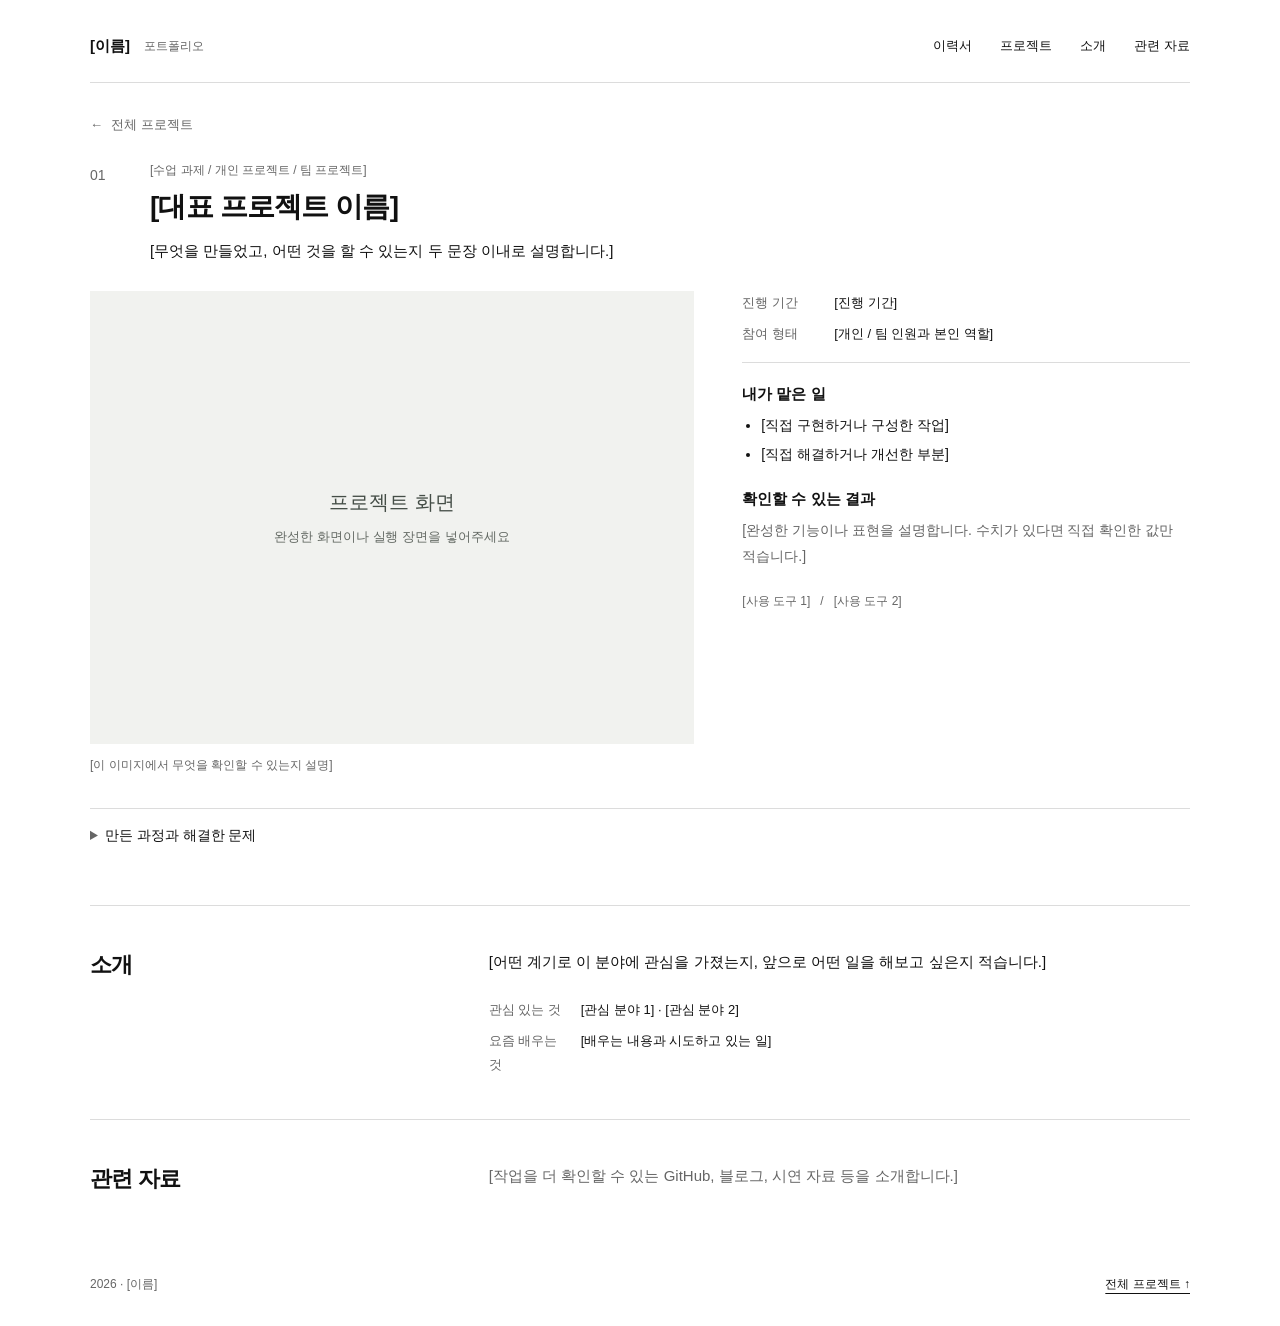
==== projects/project-1.html @ ea19aba5 "feat: profile content 및 projects 경로 수정" ====
<!doctype html>
<html lang="ko">
<head>
  <meta charset="utf-8">
  <meta name="viewport" content="width=device-width, initial-scale=1">
  <title>[대표 프로젝트 이름] | [이름] 포트폴리오</title>
  <meta name="description" content="[이름]의 프로젝트 상세 페이지입니다.">
  <link rel="stylesheet" href="../style.css">
  <script src="../image-viewer.js" defer></script>
</head>
<body>
  <a class="skip-link" href="#main">본문으로 바로 가기</a>
  <header class="site-header container">
    <a class="site-name" href="../index.html">[이름]<span class="site-label">포트폴리오</span></a>
    <nav aria-label="주 메뉴">
      <a href="../index.html#resume">이력서</a>
      <a href="../index.html#projects">프로젝트</a>
      <a href="#about">소개</a>
      <a href="#links">관련 자료</a>
    </nav>
  </header>

  <main id="main" class="container project-page">
    <a class="back-link" href="../index.html#projects"><span aria-hidden="true">←</span> 전체 프로젝트</a>
      <!-- 수정 3: article 하나가 작품 하나. 추가할 때 article 전체를 복사 -->
      <article id="project-1" class="project" aria-labelledby="project-1-title">
        <header class="project-header">
          <p class="project-number" aria-hidden="true">01</p>
          <div>
            <p class="eyebrow">[수업 과제 / 개인 프로젝트 / 팀 프로젝트]</p>
            <h3 id="project-1-title">[대표 프로젝트 이름]</h3>
            <p class="project-summary">[무엇을 만들었고, 어떤 것을 할 수 있는지 두 문장 이내로 설명합니다.]</p>
          </div>
        </header>

        <div class="project-overview">
          <figure class="project-image">
            <!-- 본인 이미지를 assets에 넣고 src, alt, width, height를 실제 이미지에 맞게 변경 -->
            <button class="image-trigger" type="button" data-image-viewer aria-label="프로젝트 이미지 크게 보기" aria-haspopup="dialog">
              <img src="../assets/project-placeholder.svg"
                   alt="본인 프로젝트의 화면이나 결과 이미지를 넣을 자리"
                   width="960" height="720">
            </button>
            <figcaption>[이 이미지에서 무엇을 확인할 수 있는지 설명]</figcaption>
          </figure>
          <div class="project-description">
            <dl class="project-facts">
              <div><dt>진행 기간</dt><dd>[진행 기간]</dd></div>
              <div><dt>참여 형태</dt><dd>[개인 / 팀 인원과 본인 역할]</dd></div>
            </dl>
            <h4>내가 맡은 일</h4>
            <ul class="contributions">
              <li>[직접 구현하거나 구성한 작업]</li>
              <li>[직접 해결하거나 개선한 부분]</li>
            </ul>
            <h4>확인할 수 있는 결과</h4>
            <p>[완성한 기능이나 표현을 설명합니다. 수치가 있다면 직접 확인한 값만 적습니다.]</p>
            <ul class="tool-list" aria-label="이 작품에 사용한 도구">
              <li>[사용 도구 1]</li><li>[사용 도구 2]</li>
            </ul>
            <!-- 수정 4: 실제 자료로 연결. 없는 링크는 추가하지 않아도 됨 -->
            <div class="project-links">
              <!-- 실제 프로젝트 주소가 있을 때 아래 주석을 풀고 주소 수정
              <a class="text-link" href="https://github.com/본인계정/저장소">소스 코드 ↗</a>
              <a class="text-link" href="https://본인시연주소">직접 실행해보기 ↗</a>
              -->
            </div>
          </div>
        </div>

        <!-- 수정 5: summary를 누르면 열리는 제작 기록. JavaScript 없이 동작 -->
        <details class="case-study">
          <summary>만든 과정과 해결한 문제</summary>
          <div class="case-content">
            <div class="case-text">
              <section aria-labelledby="project-1-goal">
                <h4 id="project-1-goal">무엇을 만들려고 했나</h4>
                <p>[작업 목표와 조건, 처음에 정한 범위를 적습니다.]</p>
              </section>
              <section aria-labelledby="project-1-problem">
                <h4 id="project-1-problem">어디에서 막혔고, 어떻게 풀었나</h4>
                <p>[겪은 문제 → 시도한 방법 → 선택한 해결 방법 순으로 적습니다. 왜 그 방법을 골랐는지도 설명합니다.]</p>
              </section>
              <section aria-labelledby="project-1-result">
                <h4 id="project-1-result">어떻게 확인했고, 무엇이 남았나</h4>
                <p>[수정 후 확인 방법과 결과를 적습니다. 아직 해결하지 못한 점이나 다음에 개선할 점도 적을 수 있습니다.]</p>
              </section>
            </div>
            <!-- 선택: 비교가 도움이 되는 작품에 사용. 불필요하면 process-pair 전체 삭제.
                 image-slot을 <img src="../assets/before.png" alt="실제 수정 전 상태 설명"> 등으로 교체 -->
            <div class="process-pair">
              <figure>
                <div class="image-slot">수정 전 화면</div>
                <figcaption>[어떤 문제가 보였는지]</figcaption>
              </figure>
              <figure>
                <div class="image-slot">수정 후 화면</div>
                <figcaption>[어디를 어떻게 바꿨는지]</figcaption>
              </figure>
            </div>
          </div>
        </details>
      </article>

    <section id="about" class="about section-row" aria-labelledby="about-title">
      <h2 id="about-title">소개</h2>
      <div class="about-copy">
        <p>[어떤 계기로 이 분야에 관심을 가졌는지, 앞으로 어떤 일을 해보고 싶은지 적습니다.]</p>
        <dl class="about-facts">
          <div><dt>관심 있는 것</dt><dd>[관심 분야 1] · [관심 분야 2]</dd></div>
          <div><dt>요즘 배우는 것</dt><dd>[배우는 내용과 시도하고 있는 일]</dd></div>
        </dl>
      </div>
    </section>

    <section id="links" class="related section-row" aria-labelledby="links-title">
      <h2 id="links-title">관련 자료</h2>
      <div>
        <p>[작업을 더 확인할 수 있는 GitHub, 블로그, 시연 자료 등을 소개합니다.]</p>
        <ul class="link-list">
          <!-- 실제 주소가 있을 때 주석을 풀고 수정합니다. 필요 없는 항목은 삭제합니다.
          <li><a class="text-link" href="https://github.com/본인계정">GitHub ↗</a></li>
          <li><a class="text-link" href="https://본인블로그주소">블로그 ↗</a></li>
          -->
        </ul>
      </div>
    </section>
  </main>
  <footer class="site-footer container">
    <p>2026 · [이름]</p>
    <a class="text-link" href="../index.html#projects">전체 프로젝트 ↑</a>
  </footer>

  <!-- 이미지 확대 화면은 하나만 둡니다. 프로젝트를 추가해도 이 부분은 복사하지 않습니다. -->
  <dialog class="image-viewer" aria-labelledby="viewer-title">
    <header class="viewer-toolbar">
      <h2 id="viewer-title">프로젝트 이미지</h2>
      <button class="viewer-close" type="button" autofocus>닫기 <span aria-hidden="true">×</span></button>
    </header>
    <div class="viewer-stage">
      <img class="viewer-image" src="../assets/project-placeholder.svg" alt="">
    </div>
    <p class="viewer-caption" hidden></p>
  </dialog>
</body>
</html>
---- style.css ----
/* 1. 테마: 이 값들을 바꾸면 페이지 전체에 적용됩니다. */
:root {
  --page: #ffffff;
  --ink: #111111;
  --muted: #666666;
  --faint: #767676;
  --accent: #111111;
  --line: #dcdcdc;
  --image-background: #f2f2f2;
  --content-width: 1100px;
}

/* 2. 기본 설정. 외부 글꼴과 라이브러리 없이 실행됩니다. */
* { box-sizing: border-box; }
html { scroll-padding-top: 28px; }
body {
  margin: 0;
  background: var(--page);
  color: var(--ink);
  font-family: "Malgun Gothic", "Apple SD Gothic Neo", sans-serif;
  font-size: 15px;
  line-height: 1.85;
  word-break: keep-all;
  overflow-wrap: anywhere;
}
a { color: inherit; text-underline-offset: 5px; text-decoration-thickness: 1px; }
a:hover { color: var(--accent); }
a:focus-visible, button:focus-visible, summary:focus-visible {
  outline: 2px solid var(--accent);
  outline-offset: 5px;
}
img { display: block; max-width: 100%; height: auto; }
h1, h2, h3, h4, p, ul, dl, figure { margin: 0; }
h1, h2, h3, h4 { line-height: 1.5; }
.container { width: min(var(--content-width), calc(100% - 80px)); margin-inline: auto; }
.skip-link {
  position: absolute;
  z-index: 2;
  top: 8px;
  left: 8px;
  padding: 12px 20px;
  background: var(--page);
  transform: translateY(-180%);
}
.skip-link:focus { transform: translateY(0); }

/* 2-1. 이력서. 왼쪽 프로필 / 가운데 경력·수상·도구 / 오른쪽 프로젝트 목록 */
.resume { padding-block: 56px 72px; }
.resume-label { color: var(--faint); font-size: 18px; font-weight: 700; letter-spacing: -.01em; }
.resume-name { margin-top: 28px; font-size: clamp(30px, 6vw, 60px); font-weight: 700; letter-spacing: -.06em; line-height: 1.15; color: #303730;}
.resume-grid { display: grid; grid-template-columns: 1fr 1.3fr; column-gap: 64px; margin-top: 60px; }
.resume-col { display: grid; align-content: start; gap: 64px; min-width: 0; }
.resume-heading { color: var(--ink); font-size: 18px; font-weight: 700; letter-spacing: .02em; text-transform: uppercase; }
.resume-block { display: grid; grid-template-columns: 88px 1fr; gap: 0 20px; align-items: start; }
.resume-block > :not(.resume-heading) { grid-column: 2; grid-row: 1; }
.resume-profile { font-size: 14px; }
.resume-profile > div { display: grid; grid-template-columns: 110px 1fr; gap: 12px; }
.resume-profile > div + div { margin-top: 14px; }
.resume-profile dt { color: var(--ink); font-weight: 700; color: lightslategray;}
.resume-profile ul { list-style: none; padding: 0; margin: 0; }
.resume-profile li::before { content: "- "; }
.resume-rows { list-style: none; padding: 0; font-size: 14px; }
.resume-rows li { display: grid; grid-template-columns: 1fr 1.2fr; gap: 16px; }
.resume-rows li + li { margin-top: 6px; }
.row-period { color: var(--faint); }

/* 3. 헤더 */
.site-header {
  display: flex;
  align-items: center;
  justify-content: space-between;
  gap: 16px;
  padding-block: 24px 14px;
  border-bottom: 1px solid var(--line);
}
.site-name { display: inline-flex; align-items: baseline; gap: 14px; font-weight: 700; text-decoration: none; }
.site-label { color: var(--muted); font-size: 12px; font-weight: 400; }
.site-header nav { display: flex; flex-wrap: wrap; gap: 4px 28px; font-size: 13px; }
.site-header a { min-height: 44px; display: inline-flex; align-items: center; }
.site-header nav a { text-decoration: none; }
.site-header nav a:hover { text-decoration: underline; }
.eyebrow { color: var(--muted); font-size: 12px; font-weight: 400; }
.image-trigger { display: block; width: 100%; padding: 0; border: 0; background: transparent; color: inherit; cursor: zoom-in; }

/* 4. 프로젝트의 이미지, 역할, 결과. 박스 대신 간격과 구분선으로 묶습니다. */
.section-heading {
  display: flex;
  align-items: baseline;
  justify-content: space-between;
  gap: 16px;
  padding-block: 24px 32px;
  border-top: 1px solid lightgray;
}
h2 { font-size: 22px; font-weight: 700; letter-spacing: -.03em; }
.section-heading p { color: var(--muted); font-size: 12px; }
.project { padding-bottom: 44px; border-bottom: 1px solid var(--line); }
.project + .project { padding-top: 40px; }
.project-header { display: grid; grid-template-columns: 44px 1fr; gap: 16px; align-items: start; margin-bottom: 26px; }
.project-number { padding-top: 4px; color: var(--muted); font-size: 14px; font-variant-numeric: tabular-nums; }
.project h3 { margin-top: 5px; font-size: 28px; letter-spacing: -.03em; }
.project-summary { margin-top: 9px; max-width: 740px; }
.project-overview { display: grid; grid-template-columns: 1.35fr 1fr; gap: 48px; align-items: start; }
.project-image img { width: 100%; background: var(--image-background); }
figcaption { margin-top: 10px; color: var(--muted); font-size: 12px; }
.project-facts { padding-bottom: 16px; border-bottom: 1px solid var(--line); font-size: 13px; }
.project-facts div, .about-facts div { display: grid; grid-template-columns: 80px 1fr; gap: 12px; }
.project-facts div + div, .about-facts div + div { margin-top: 7px; }
dt { color: var(--muted); }
dd { margin: 0; }
h4 { margin-top: 20px; font-size: 15px; }
h4 + p { margin-top: 7px; color: var(--muted); font-size: 14px; }
.contributions { padding-left: 19px; margin-top: 7px; font-size: 14px; }
.contributions li + li { margin-top: 4px; }
.tool-list { display: flex; flex-wrap: wrap; gap: 6px 0; list-style: none; padding: 0; margin-top: 20px; color: var(--muted); font-size: 12px; }
.tool-list li + li::before { content: "/"; padding-inline: 10px; color: var(--muted); }
.project-links { display: flex; flex-wrap: wrap; gap: 4px 24px; margin-top: 6px; }
.text-link { display: inline-flex; align-items: center; gap: 8px; min-height: 44px; color: var(--accent); }
.text-link:hover { text-decoration-thickness: 2px; }

/* 프로젝트 목록. 카드 전체가 링크이며 상세 페이지로 이동합니다. */
.project-list { list-style: none; padding: 0; display: grid; gap: 20px; }
.project-card { display: grid; gap: 6px; width: 100%; padding: 28px 32px; border: 1px solid var(--line); text-decoration: none; border-radius: 20px;}
.project-card:hover { border-color: var(--ink); color: inherit; }
.card-head { display: flex; align-items: baseline; justify-content: space-between; gap: 16px; }
.card-head h3 { font-size: 20px; letter-spacing: -.03em; }
.card-year { color: var(--muted); font-size: 13px; font-variant-numeric: tabular-nums; }
.card-desc { color: var(--muted); font-size: 14px; }
.card-tags { display: flex; flex-wrap: wrap; gap: 6px; list-style: none; padding: 0; margin-top: 14px; }
.card-tags li { padding: 2px 12px; border-radius: 999px; background-color: #f0f0f0; color: #8f8f8f; font-size: 12px; line-height: 1.7; font-weight: 600;}
.project-page { padding-top: 20px; }
.back-link { display: inline-flex; align-items: center; gap: 8px; min-height: 44px; margin-bottom: 12px; color: var(--muted); font-size: 13px; text-decoration: none; }
.back-link:hover { color: var(--ink); text-decoration: underline; }

/* 5. 제목을 누르면 제작 기록이 열립니다. 키보드로도 조작할 수 있습니다. */
.case-study { margin-top: 32px; border-top: 1px solid var(--line); }
.case-study summary { width: fit-content; max-width: 100%; min-height: 52px; padding-block: 14px 8px; cursor: pointer; font-size: 14px; }
.case-study summary::marker { color: var(--muted); }
.case-study summary:hover { color: var(--accent); text-decoration: underline; text-underline-offset: 5px; }
.case-content { padding-top: 20px; }
.case-text { display: grid; grid-template-columns: repeat(3, 1fr); gap: 36px; }
.case-text h4 { margin-top: 0; }
.case-text p { font-size: 14px; }
.process-pair { display: grid; grid-template-columns: 1fr 1fr; gap: 24px; margin-top: 28px; }
.process-pair img { width: 100%; }
.image-slot { display: grid; place-items: center; min-height: 160px; padding: 24px; background: var(--image-background); color: var(--muted); font-size: 13px; }

/* 6. 소개와 관련 자료 */
.section-row { display: grid; grid-template-columns: 1fr 2fr; gap: 48px; padding-block: 42px; border-bottom: 1px solid var(--line); }
.about-copy > p { max-width: 650px; }
.about-facts { margin-top: 22px; font-size: 13px; }
.related { border-bottom: 0; }
.related p { color: var(--muted); }
.link-list { list-style: none; padding: 0; margin-top: 10px; }
.site-footer { display: flex; align-items: center; justify-content: space-between; gap: 20px; padding-block: 20px; color: var(--muted); font-size: 12px; }

/* 이미지 확대. 닫기 버튼 또는 Esc 키로 원래 화면으로 돌아갑니다. */
.image-viewer-open, .image-viewer-open body { overflow: hidden; }
.image-viewer {
  position: fixed;
  inset: 0;
  width: 100%;
  max-width: none;
  height: 100%;
  height: 100dvh;
  max-height: none;
  margin: 0;
  padding: 16px 24px 24px;
  border: 0;
  background: #151815;
  color: #f5f6f3;
  overflow: auto;
}
.image-viewer[open] { display: grid; grid-template-rows: auto minmax(0, 1fr) auto; gap: 16px; }
.image-viewer::backdrop { background: #151815; }
.viewer-toolbar { display: flex; align-items: center; justify-content: space-between; gap: 20px; }
.viewer-toolbar h2 { font-size: 15px; font-weight: 400; }
.viewer-close { display: inline-flex; flex-shrink: 0; align-items: center; gap: 14px; min-width: 76px; min-height: 44px; justify-content: center; border: 1px solid #6b746b; background: transparent; color: inherit; font: inherit; cursor: pointer; }
.viewer-close:hover { background: #303730; }
.viewer-close:focus-visible { outline-color: #f5f6f3; }
.viewer-close span { font-size: 25px; line-height: 1; }
.viewer-stage { display: flex; align-items: center; justify-content: center; min-width: 0; min-height: 0; }
.viewer-image { display: block; width: auto; height: auto; max-width: 100%; max-height: 100%; object-fit: contain; }
.viewer-caption { text-align: center; color: #c1c8c1; font-size: 13px; }

/* 7. 작은 화면에서는 이미지와 설명을 한 열로 배치합니다. */
@media (max-width: 1000px) {
  .resume-grid { grid-template-columns: 1fr; gap: 48px; margin-top: 48px; }
  .resume-col { gap: 40px; }
}
@media (max-width: 760px) {
  .container { width: calc(100% - 40px); }
  .resume { padding-block: 36px 48px; }
  .resume-block { grid-template-columns: 1fr; gap: 12px; }
  .resume-block > :not(.resume-heading) { grid-column: 1; grid-row: auto; }
  .resume-profile > div { grid-template-columns: 90px 1fr; }
  .site-header { flex-wrap: wrap; gap: 0 20px; padding-block: 14px 10px; }
  .site-header nav { gap: 4px 22px; }
  h1 { font-size: 34px; }
  .section-heading { flex-wrap: wrap; gap: 4px; padding-block: 22px 28px; }
  .project-card { padding: 22px 20px; }
  .project-header { grid-template-columns: 28px 1fr; gap: 12px; margin-bottom: 22px; }
  .project h3 { font-size: 24px; }
  .project-overview { grid-template-columns: 1fr; gap: 28px; }
  .case-text, .process-pair { grid-template-columns: 1fr; gap: 24px; }
  .section-row { grid-template-columns: 1fr; gap: 18px; padding-block: 32px; }
  h2 { font-size: 21px; }
  .image-viewer { padding: 12px 14px 18px; }
}
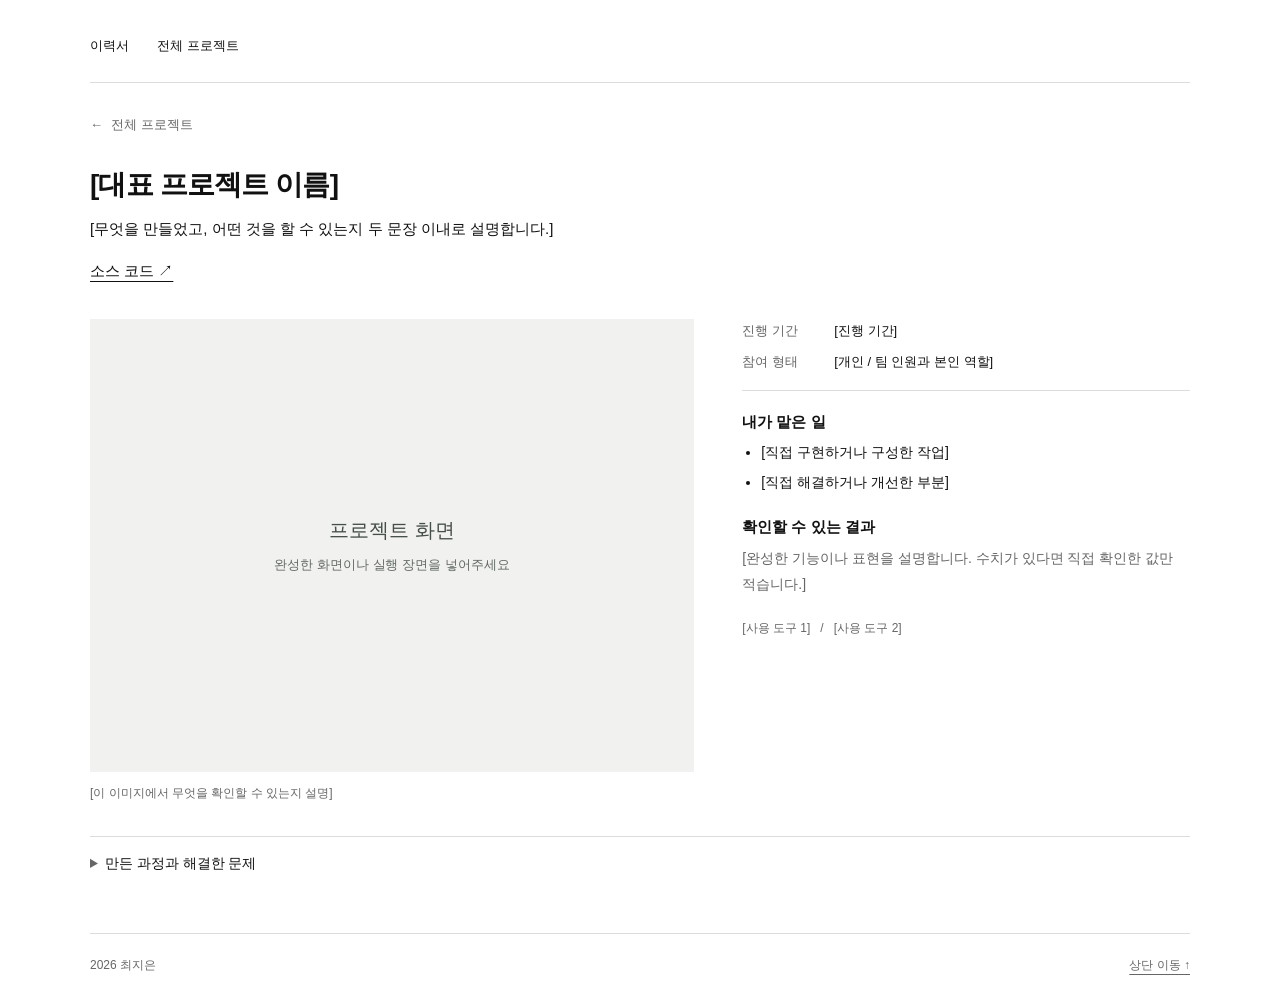
==== commit 500f8a60: "feat: project1에서 header와 footer 등 정리, nav 링크 변경" ====
--- a/projects/project-1.html
+++ b/projects/project-1.html
@@ -11,25 +11,22 @@
 <body>
   <a class="skip-link" href="#main">본문으로 바로 가기</a>
   <header class="site-header container">
-    <a class="site-name" href="../index.html">[이름]<span class="site-label">포트폴리오</span></a>
     <nav aria-label="주 메뉴">
       <a href="../index.html#resume">이력서</a>
-      <a href="../index.html#projects">프로젝트</a>
-      <a href="#about">소개</a>
-      <a href="#links">관련 자료</a>
+      <a href="../index.html#projects">전체 프로젝트</a>
     </nav>
   </header>
 
   <main id="main" class="container project-page">
     <a class="back-link" href="../index.html#projects"><span aria-hidden="true">←</span> 전체 프로젝트</a>
-      <!-- 수정 3: article 하나가 작품 하나. 추가할 때 article 전체를 복사 -->
       <article id="project-1" class="project" aria-labelledby="project-1-title">
         <header class="project-header">
-          <p class="project-number" aria-hidden="true">01</p>
           <div>
-            <p class="eyebrow">[수업 과제 / 개인 프로젝트 / 팀 프로젝트]</p>
             <h3 id="project-1-title">[대표 프로젝트 이름]</h3>
             <p class="project-summary">[무엇을 만들었고, 어떤 것을 할 수 있는지 두 문장 이내로 설명합니다.]</p>
+            <div class="project-links">
+              <a class="text-link" href="https://github.com/본인계정/저장소">소스 코드 ↗</a>
+            </div>
           </div>
         </header>
 
@@ -58,13 +55,6 @@
             <ul class="tool-list" aria-label="이 작품에 사용한 도구">
               <li>[사용 도구 1]</li><li>[사용 도구 2]</li>
             </ul>
-            <!-- 수정 4: 실제 자료로 연결. 없는 링크는 추가하지 않아도 됨 -->
-            <div class="project-links">
-              <!-- 실제 프로젝트 주소가 있을 때 아래 주석을 풀고 주소 수정
-              <a class="text-link" href="https://github.com/본인계정/저장소">소스 코드 ↗</a>
-              <a class="text-link" href="https://본인시연주소">직접 실행해보기 ↗</a>
-              -->
-            </div>
           </div>
         </div>
 
@@ -102,33 +92,10 @@
         </details>
       </article>
 
-    <section id="about" class="about section-row" aria-labelledby="about-title">
-      <h2 id="about-title">소개</h2>
-      <div class="about-copy">
-        <p>[어떤 계기로 이 분야에 관심을 가졌는지, 앞으로 어떤 일을 해보고 싶은지 적습니다.]</p>
-        <dl class="about-facts">
-          <div><dt>관심 있는 것</dt><dd>[관심 분야 1] · [관심 분야 2]</dd></div>
-          <div><dt>요즘 배우는 것</dt><dd>[배우는 내용과 시도하고 있는 일]</dd></div>
-        </dl>
-      </div>
-    </section>
-
-    <section id="links" class="related section-row" aria-labelledby="links-title">
-      <h2 id="links-title">관련 자료</h2>
-      <div>
-        <p>[작업을 더 확인할 수 있는 GitHub, 블로그, 시연 자료 등을 소개합니다.]</p>
-        <ul class="link-list">
-          <!-- 실제 주소가 있을 때 주석을 풀고 수정합니다. 필요 없는 항목은 삭제합니다.
-          <li><a class="text-link" href="https://github.com/본인계정">GitHub ↗</a></li>
-          <li><a class="text-link" href="https://본인블로그주소">블로그 ↗</a></li>
-          -->
-        </ul>
-      </div>
-    </section>
   </main>
   <footer class="site-footer container">
-    <p>2026 · [이름]</p>
-    <a class="text-link" href="../index.html#projects">전체 프로젝트 ↑</a>
+    <p>2026 최지은</p>
+    <a href="#main">상단 이동 ↑</a>
   </footer>
 
   <!-- 이미지 확대 화면은 하나만 둡니다. 프로젝트를 추가해도 이 부분은 복사하지 않습니다. -->
--- a/style.css
+++ b/style.css
@@ -95,8 +95,7 @@
 .section-heading p { color: var(--muted); font-size: 12px; }
 .project { padding-bottom: 44px; border-bottom: 1px solid var(--line); }
 .project + .project { padding-top: 40px; }
-.project-header { display: grid; grid-template-columns: 44px 1fr; gap: 16px; align-items: start; margin-bottom: 26px; }
-.project-number { padding-top: 4px; color: var(--muted); font-size: 14px; font-variant-numeric: tabular-nums; }
+.project-header { margin-bottom: 26px; }
 .project h3 { margin-top: 5px; font-size: 28px; letter-spacing: -.03em; }
 .project-summary { margin-top: 9px; max-width: 740px; }
 .project-overview { display: grid; grid-template-columns: 1.35fr 1fr; gap: 48px; align-items: start; }
@@ -198,7 +197,7 @@
   h1 { font-size: 34px; }
   .section-heading { flex-wrap: wrap; gap: 4px; padding-block: 22px 28px; }
   .project-card { padding: 22px 20px; }
-  .project-header { grid-template-columns: 28px 1fr; gap: 12px; margin-bottom: 22px; }
+  .project-header { margin-bottom: 22px; }
   .project h3 { font-size: 24px; }
   .project-overview { grid-template-columns: 1fr; gap: 28px; }
   .case-text, .process-pair { grid-template-columns: 1fr; gap: 24px; }
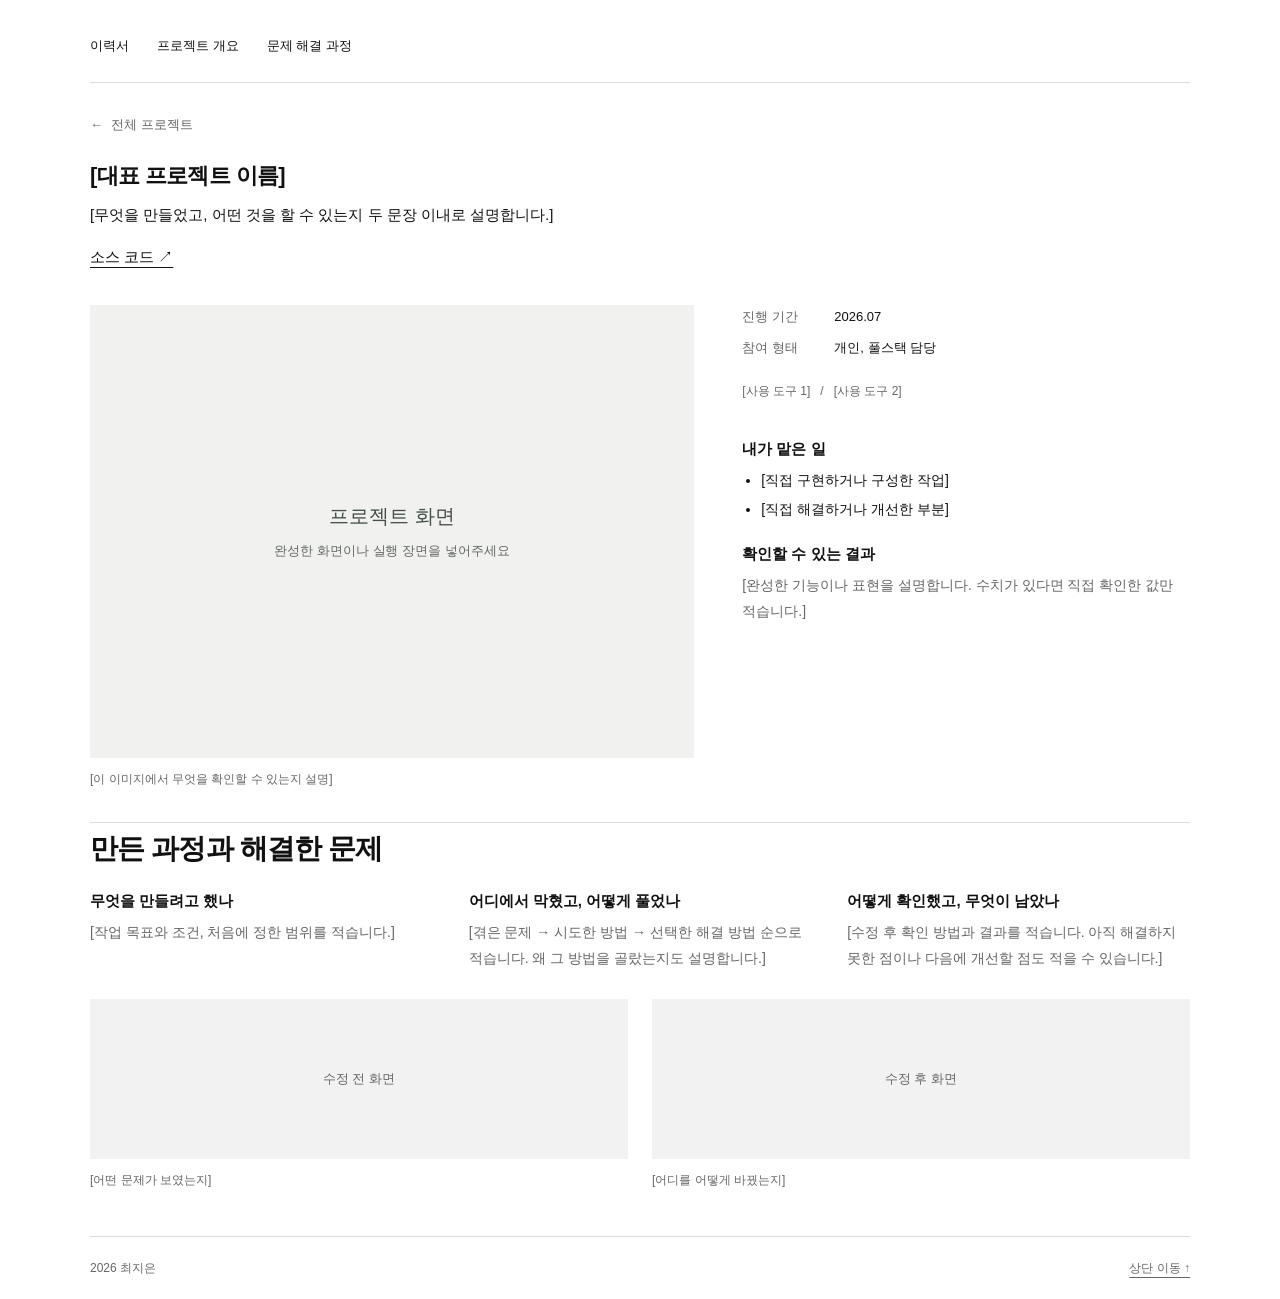
==== commit 6b740164: "refactor: project-1 구조 변경 및 내용 입력" ====
--- a/projects/project-1.html
+++ b/projects/project-1.html
@@ -13,7 +13,8 @@
   <header class="site-header container">
     <nav aria-label="주 메뉴">
       <a href="../index.html#resume">이력서</a>
-      <a href="../index.html#projects">전체 프로젝트</a>
+      <a href="#project-1-title">프로젝트 개요</a>
+      <a href="#project1-ps">문제 해결 과정</a>
     </nav>
   </header>
 
@@ -22,7 +23,7 @@
       <article id="project-1" class="project" aria-labelledby="project-1-title">
         <header class="project-header">
           <div>
-            <h3 id="project-1-title">[대표 프로젝트 이름]</h3>
+            <h2 id="project-1-title">[대표 프로젝트 이름]</h2>
             <p class="project-summary">[무엇을 만들었고, 어떤 것을 할 수 있는지 두 문장 이내로 설명합니다.]</p>
             <div class="project-links">
               <a class="text-link" href="https://github.com/본인계정/저장소">소스 코드 ↗</a>
@@ -42,8 +43,11 @@
           </figure>
           <div class="project-description">
             <dl class="project-facts">
-              <div><dt>진행 기간</dt><dd>[진행 기간]</dd></div>
-              <div><dt>참여 형태</dt><dd>[개인 / 팀 인원과 본인 역할]</dd></div>
+              <div><dt>진행 기간</dt><dd>2026.07</dd></div>
+              <div><dt>참여 형태</dt><dd>개인, 풀스택 담당</dd></div>
+              <ul class="tool-list" aria-label="이 작품에 사용한 도구">
+                <li>[사용 도구 1]</li><li>[사용 도구 2]</li>
+              </ul>
             </dl>
             <h4>내가 맡은 일</h4>
             <ul class="contributions">
@@ -52,15 +56,13 @@
             </ul>
             <h4>확인할 수 있는 결과</h4>
             <p>[완성한 기능이나 표현을 설명합니다. 수치가 있다면 직접 확인한 값만 적습니다.]</p>
-            <ul class="tool-list" aria-label="이 작품에 사용한 도구">
-              <li>[사용 도구 1]</li><li>[사용 도구 2]</li>
-            </ul>
+
           </div>
         </div>
 
         <!-- 수정 5: summary를 누르면 열리는 제작 기록. JavaScript 없이 동작 -->
-        <details class="case-study">
-          <summary>만든 과정과 해결한 문제</summary>
+        <section class="case-study">
+          <h3 class="problem-solving" id="project1-ps">만든 과정과 해결한 문제</h3>
           <div class="case-content">
             <div class="case-text">
               <section aria-labelledby="project-1-goal">
@@ -89,7 +91,7 @@
               </figure>
             </div>
           </div>
-        </details>
+        </section>
       </article>
 
   </main>
--- a/style.css
+++ b/style.css
@@ -101,7 +101,7 @@
 .project-overview { display: grid; grid-template-columns: 1.35fr 1fr; gap: 48px; align-items: start; }
 .project-image img { width: 100%; background: var(--image-background); }
 figcaption { margin-top: 10px; color: var(--muted); font-size: 12px; }
-.project-facts { padding-bottom: 16px; border-bottom: 1px solid var(--line); font-size: 13px; }
+.project-facts { padding-bottom: 16px; font-size: 13px; }
 .project-facts div, .about-facts div { display: grid; grid-template-columns: 80px 1fr; gap: 12px; }
 .project-facts div + div, .about-facts div + div { margin-top: 7px; }
 dt { color: var(--muted); }
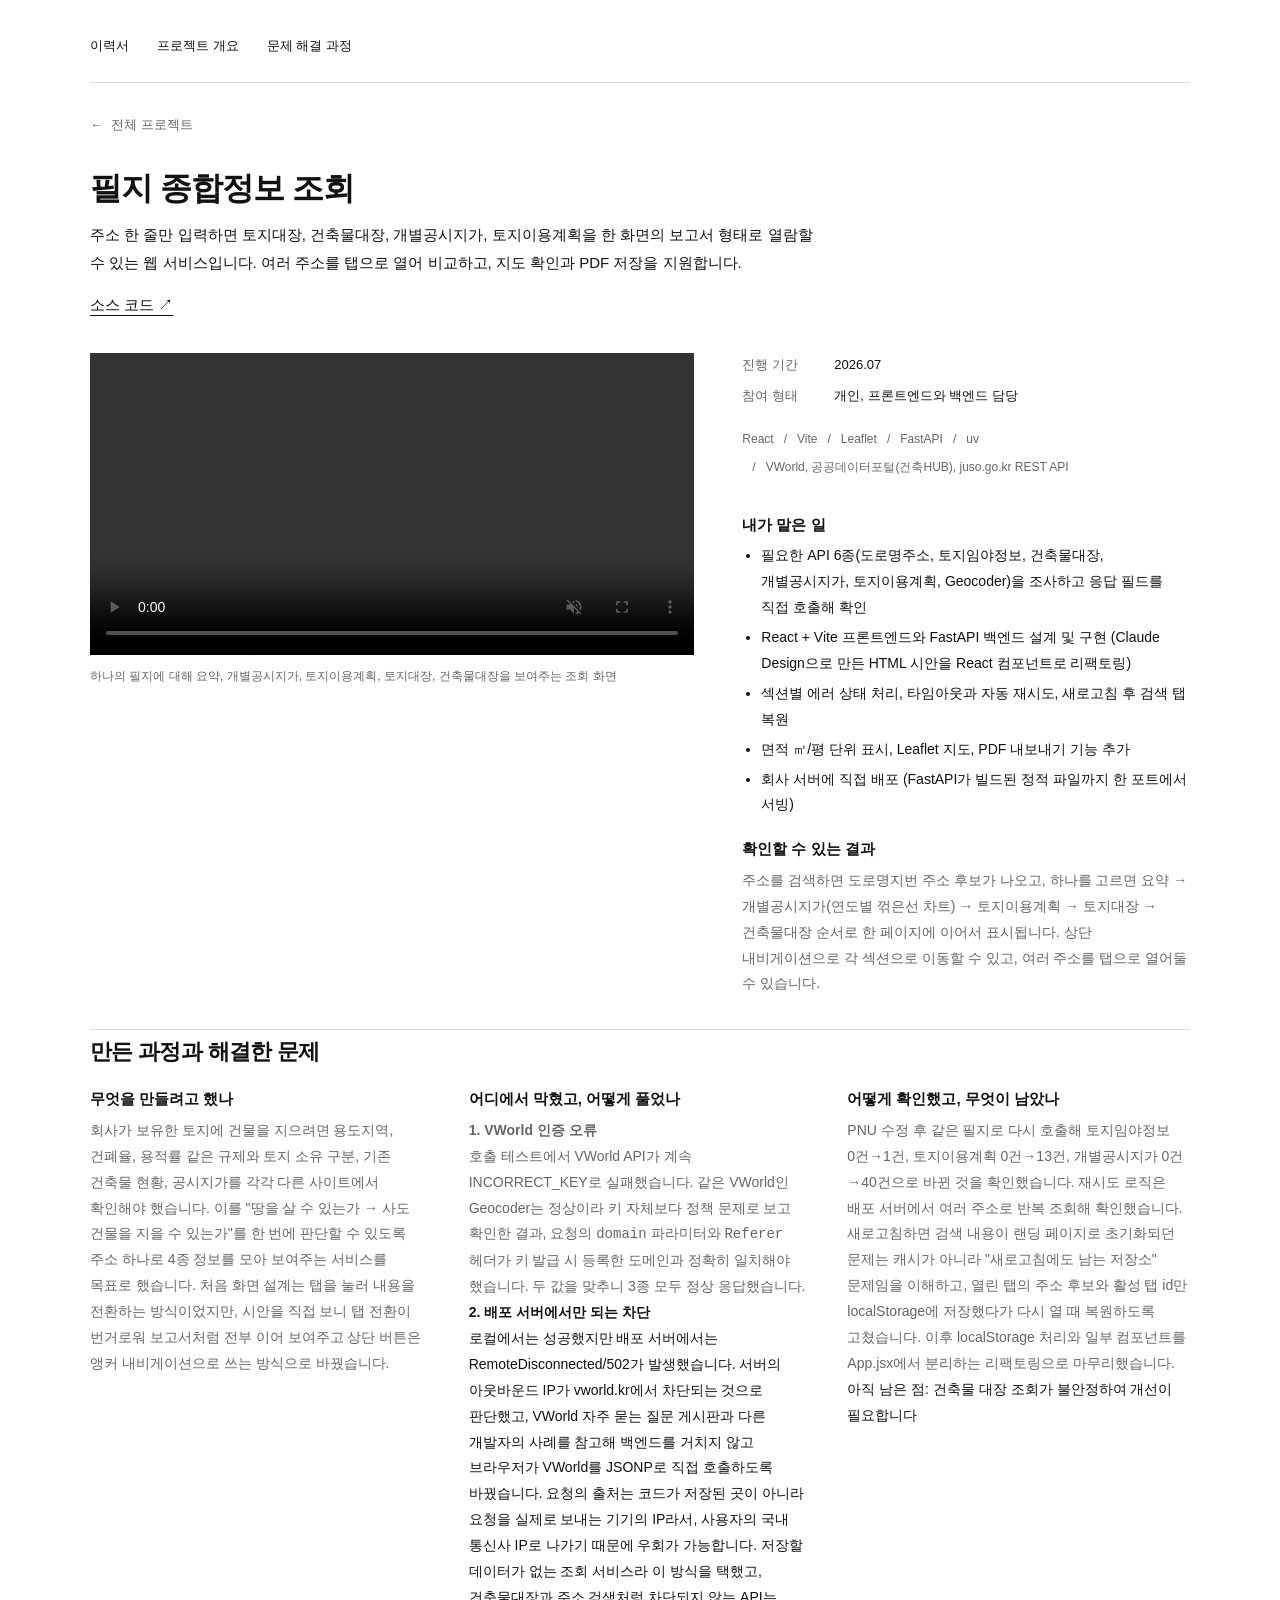
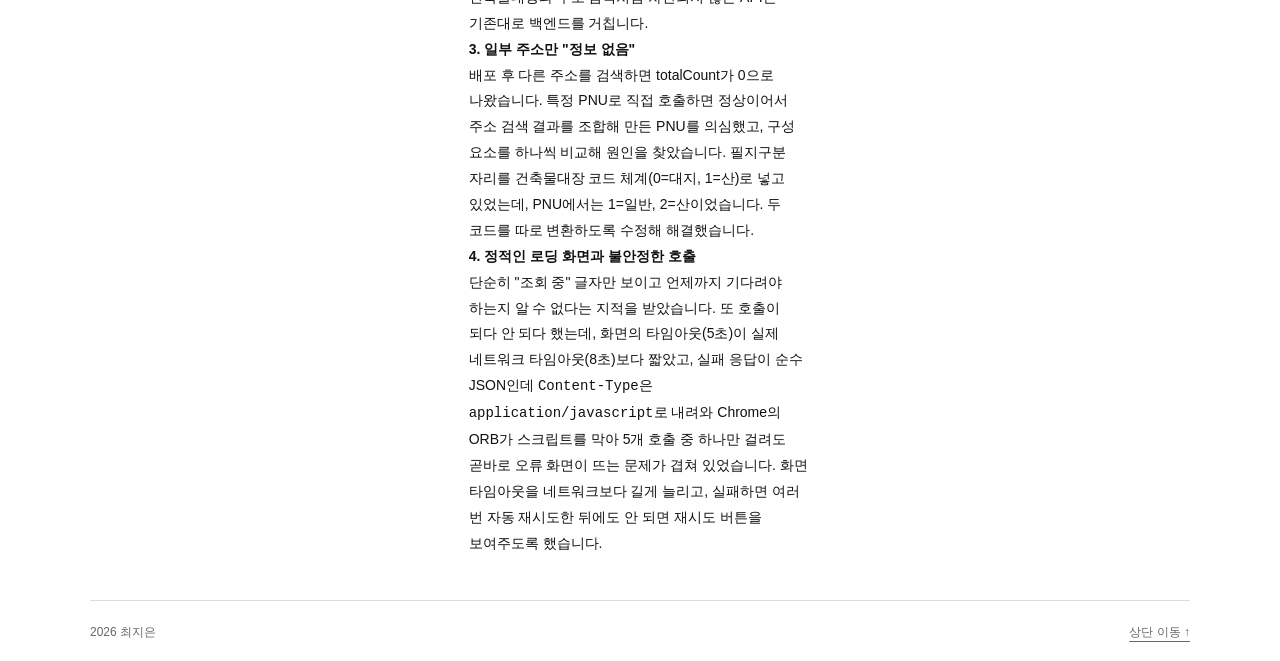
==== commit 741d7a59: "feat: project-1 프로젝트 화면을 영상으로 교체" ====
--- a/projects/project-1.html
+++ b/projects/project-1.html
@@ -3,8 +3,8 @@
 <head>
   <meta charset="utf-8">
   <meta name="viewport" content="width=device-width, initial-scale=1">
-  <title>[대표 프로젝트 이름] | [이름] 포트폴리오</title>
-  <meta name="description" content="[이름]의 프로젝트 상세 페이지입니다.">
+  <title>project1 | 필지 종합정보 조회</title>
+  <meta name="description" content="프로젝트1: 필지 종합정보 조회 상세 페이지입니다.">
   <link rel="stylesheet" href="../style.css">
   <script src="../image-viewer.js" defer></script>
 </head>
@@ -23,39 +23,38 @@
       <article id="project-1" class="project" aria-labelledby="project-1-title">
         <header class="project-header">
           <div>
-            <h2 id="project-1-title">[대표 프로젝트 이름]</h2>
-            <p class="project-summary">[무엇을 만들었고, 어떤 것을 할 수 있는지 두 문장 이내로 설명합니다.]</p>
+            <h2 id="project-1-title">필지 종합정보 조회</h2>
+            <p class="project-summary">주소 한 줄만 입력하면 토지대장, 건축물대장, 개별공시지가, 토지이용계획을 한 화면의 보고서 형태로 열람할 수 있는 웹 서비스입니다. 여러 주소를 탭으로 열어 비교하고, 지도 확인과 PDF 저장을 지원합니다.</p>
             <div class="project-links">
-              <a class="text-link" href="https://github.com/본인계정/저장소">소스 코드 ↗</a>
+            <a class="text-link" href="https://github.com/kydo1010/land-info">소스 코드 ↗</a>
             </div>
           </div>
         </header>
 
         <div class="project-overview">
           <figure class="project-image">
-            <!-- 본인 이미지를 assets에 넣고 src, alt, width, height를 실제 이미지에 맞게 변경 -->
-            <button class="image-trigger" type="button" data-image-viewer aria-label="프로젝트 이미지 크게 보기" aria-haspopup="dialog">
-              <img src="../assets/project-placeholder.svg"
-                   alt="본인 프로젝트의 화면이나 결과 이미지를 넣을 자리"
-                   width="960" height="720">
-            </button>
-            <figcaption>[이 이미지에서 무엇을 확인할 수 있는지 설명]</figcaption>
+            <video src="../assets/land-info-vedio.mov" controls muted playsinline preload="metadata"
+                   aria-label="필지 종합정보 조회 화면 시연 영상"></video>
+            <figcaption>하나의 필지에 대해 요약, 개별공시지가, 토지이용계획, 토지대장, 건축물대장을 보여주는 조회 화면</figcaption>
           </figure>
           <div class="project-description">
             <dl class="project-facts">
               <div><dt>진행 기간</dt><dd>2026.07</dd></div>
-              <div><dt>참여 형태</dt><dd>개인, 풀스택 담당</dd></div>
+              <div><dt>참여 형태</dt><dd>개인, 프론트엔드와 백엔드 담당</dd></div>
               <ul class="tool-list" aria-label="이 작품에 사용한 도구">
-                <li>[사용 도구 1]</li><li>[사용 도구 2]</li>
+                <li>React</li><li>Vite</li><li>Leaflet</li><li>FastAPI</li><li>uv</li><li>VWorld, 공공데이터포털(건축HUB), juso.go.kr REST API</li>
               </ul>
             </dl>
             <h4>내가 맡은 일</h4>
             <ul class="contributions">
-              <li>[직접 구현하거나 구성한 작업]</li>
-              <li>[직접 해결하거나 개선한 부분]</li>
+              <li>필요한 API 6종(도로명주소, 토지임야정보, 건축물대장, 개별공시지가, 토지이용계획, Geocoder)을 조사하고 응답 필드를 직접 호출해 확인</li>
+              <li>React + Vite 프론트엔드와 FastAPI 백엔드 설계 및 구현 (Claude Design으로 만든 HTML 시안을 React 컴포넌트로 리팩토링)</li>
+              <li>섹션별 에러 상태 처리, 타임아웃과 자동 재시도, 새로고침 후 검색 탭 복원</li>
+              <li>면적 ㎡/평 단위 표시, Leaflet 지도, PDF 내보내기 기능 추가</li>
+              <li>회사 서버에 직접 배포 (FastAPI가 빌드된 정적 파일까지 한 포트에서 서빙)</li>
             </ul>
             <h4>확인할 수 있는 결과</h4>
-            <p>[완성한 기능이나 표현을 설명합니다. 수치가 있다면 직접 확인한 값만 적습니다.]</p>
+            <p>주소를 검색하면 도로명지번 주소 후보가 나오고, 하나를 고르면 요약 → 개별공시지가(연도별 꺾은선 차트) → 토지이용계획 → 토지대장 → 건축물대장 순서로 한 페이지에 이어서 표시됩니다. 상단 내비게이션으로 각 섹션으로 이동할 수 있고, 여러 주소를 탭으로 열어둘 수 있습니다.</p>
 
           </div>
         </div>
@@ -67,28 +66,20 @@
             <div class="case-text">
               <section aria-labelledby="project-1-goal">
                 <h4 id="project-1-goal">무엇을 만들려고 했나</h4>
-                <p>[작업 목표와 조건, 처음에 정한 범위를 적습니다.]</p>
+                <p>회사가 보유한 토지에 건물을 지으려면 용도지역, 건폐율, 용적률 같은 규제와 토지 소유 구분, 기존 건축물 현황, 공시지가를 각각 다른 사이트에서 확인해야 했습니다. 이를 "땅을 살 수 있는가 → 사도 건물을 지을 수 있는가"를 한 번에 판단할 수 있도록 주소 하나로 4종 정보를 모아 보여주는 서비스를 목표로 했습니다. 처음 화면 설계는 탭을 눌러 내용을 전환하는 방식이었지만, 시안을 직접 보니 탭 전환이 번거로워 보고서처럼 전부 이어 보여주고 상단 버튼은 앵커 내비게이션으로 쓰는 방식으로 바꿨습니다.</p>
               </section>
               <section aria-labelledby="project-1-problem">
                 <h4 id="project-1-problem">어디에서 막혔고, 어떻게 풀었나</h4>
-                <p>[겪은 문제 → 시도한 방법 → 선택한 해결 방법 순으로 적습니다. 왜 그 방법을 골랐는지도 설명합니다.]</p>
+                <p><strong>1. VWorld 인증 오류</strong><br>호출 테스트에서 VWorld API가 계속 INCORRECT_KEY로 실패했습니다. 같은 VWorld인 Geocoder는 정상이라 키 자체보다 정책 문제로 보고 확인한 결과, 요청의 <code>domain</code> 파라미터와 <code>Referer</code> 헤더가 키 발급 시 등록한 도메인과 정확히 일치해야 했습니다. 두 값을 맞추니 3종 모두 정상 응답했습니다.</p>
+                <p><strong>2. 배포 서버에서만 되는 차단</strong><br>로컬에서는 성공했지만 배포 서버에서는 RemoteDisconnected/502가 발생했습니다. 서버의 아웃바운드 IP가 vworld.kr에서 차단되는 것으로 판단했고, VWorld 자주 묻는 질문 게시판과 다른 개발자의 사례를 참고해 백엔드를 거치지 않고 브라우저가 VWorld를 JSONP로 직접 호출하도록 바꿨습니다. 요청의 출처는 코드가 저장된 곳이 아니라 요청을 실제로 보내는 기기의 IP라서, 사용자의 국내 통신사 IP로 나가기 때문에 우회가 가능합니다. 저장할 데이터가 없는 조회 서비스라 이 방식을 택했고, 건축물대장과 주소 검색처럼 차단되지 않는 API는 기존대로 백엔드를 거칩니다.</p>
+                <p><strong>3. 일부 주소만 "정보 없음"</strong><br>배포 후 다른 주소를 검색하면 totalCount가 0으로 나왔습니다. 특정 PNU로 직접 호출하면 정상이어서 주소 검색 결과를 조합해 만든 PNU를 의심했고, 구성 요소를 하나씩 비교해 원인을 찾았습니다. 필지구분 자리를 건축물대장 코드 체계(0=대지, 1=산)로 넣고 있었는데, PNU에서는 1=일반, 2=산이었습니다. 두 코드를 따로 변환하도록 수정해 해결했습니다.</p>
+                <p><strong>4. 정적인 로딩 화면과 불안정한 호출</strong><br>단순히 "조회 중" 글자만 보이고 언제까지 기다려야 하는지 알 수 없다는 지적을 받았습니다. 또 호출이 되다 안 되다 했는데, 화면의 타임아웃(5초)이 실제 네트워크 타임아웃(8초)보다 짧았고, 실패 응답이 순수 JSON인데 <code>Content-Type</code>은 <code>application/javascript</code>로 내려와 Chrome의 ORB가 스크립트를 막아 5개 호출 중 하나만 걸려도 곧바로 오류 화면이 뜨는 문제가 겹쳐 있었습니다. 화면 타임아웃을 네트워크보다 길게 늘리고, 실패하면 여러 번 자동 재시도한 뒤에도 안 되면 재시도 버튼을 보여주도록 했습니다.</p>
               </section>
               <section aria-labelledby="project-1-result">
                 <h4 id="project-1-result">어떻게 확인했고, 무엇이 남았나</h4>
-                <p>[수정 후 확인 방법과 결과를 적습니다. 아직 해결하지 못한 점이나 다음에 개선할 점도 적을 수 있습니다.]</p>
+                <p>PNU 수정 후 같은 필지로 다시 호출해 토지임야정보 0건→1건, 토지이용계획 0건→13건, 개별공시지가 0건→40건으로 바뀐 것을 확인했습니다. 재시도 로직은 배포 서버에서 여러 주소로 반복 조회해 확인했습니다. 새로고침하면 검색 내용이 랜딩 페이지로 초기화되던 문제는 캐시가 아니라 "새로고침에도 남는 저장소" 문제임을 이해하고, 열린 탭의 주소 후보와 활성 탭 id만 localStorage에 저장했다가 다시 열 때 복원하도록 고쳤습니다. 이후 localStorage 처리와 일부 컴포넌트를 App.jsx에서 분리하는 리팩토링으로 마무리했습니다.</p>
+                <p>아직 남은 점: 건축물 대장 조회가 불안정하여 개선이 필요합니다</p>
               </section>
-            </div>
-            <!-- 선택: 비교가 도움이 되는 작품에 사용. 불필요하면 process-pair 전체 삭제.
-                 image-slot을 <img src="../assets/before.png" alt="실제 수정 전 상태 설명"> 등으로 교체 -->
-            <div class="process-pair">
-              <figure>
-                <div class="image-slot">수정 전 화면</div>
-                <figcaption>[어떤 문제가 보였는지]</figcaption>
-              </figure>
-              <figure>
-                <div class="image-slot">수정 후 화면</div>
-                <figcaption>[어디를 어떻게 바꿨는지]</figcaption>
-              </figure>
             </div>
           </div>
         </section>
--- a/style.css
+++ b/style.css
@@ -25,7 +25,7 @@
 }
 a { color: inherit; text-underline-offset: 5px; text-decoration-thickness: 1px; }
 a:hover { color: var(--accent); }
-a:focus-visible, button:focus-visible, summary:focus-visible {
+a:focus-visible, button:focus-visible {
   outline: 2px solid var(--accent);
   outline-offset: 5px;
 }
@@ -73,13 +73,10 @@
   padding-block: 24px 14px;
   border-bottom: 1px solid var(--line);
 }
-.site-name { display: inline-flex; align-items: baseline; gap: 14px; font-weight: 700; text-decoration: none; }
-.site-label { color: var(--muted); font-size: 12px; font-weight: 400; }
 .site-header nav { display: flex; flex-wrap: wrap; gap: 4px 28px; font-size: 13px; }
 .site-header a { min-height: 44px; display: inline-flex; align-items: center; }
 .site-header nav a { text-decoration: none; }
 .site-header nav a:hover { text-decoration: underline; }
-.eyebrow { color: var(--muted); font-size: 12px; font-weight: 400; }
 .image-trigger { display: block; width: 100%; padding: 0; border: 0; background: transparent; color: inherit; cursor: zoom-in; }
 
 /* 4. 프로젝트의 이미지, 역할, 결과. 박스 대신 간격과 구분선으로 묶습니다. */
@@ -96,14 +93,15 @@
 .project { padding-bottom: 44px; border-bottom: 1px solid var(--line); }
 .project + .project { padding-top: 40px; }
 .project-header { margin-bottom: 26px; }
-.project h3 { margin-top: 5px; font-size: 28px; letter-spacing: -.03em; }
+.project h2 { margin-top: 5px; font-size: 32px; letter-spacing: -.03em; }
+.project h3 { margin-top: 5px; font-size: 22px; letter-spacing: -.03em; }
 .project-summary { margin-top: 9px; max-width: 740px; }
 .project-overview { display: grid; grid-template-columns: 1.35fr 1fr; gap: 48px; align-items: start; }
-.project-image img { width: 100%; background: var(--image-background); }
+.project-image img, .project-image video { display: block; width: 100%; height: auto; background: var(--image-background); }
 figcaption { margin-top: 10px; color: var(--muted); font-size: 12px; }
 .project-facts { padding-bottom: 16px; font-size: 13px; }
-.project-facts div, .about-facts div { display: grid; grid-template-columns: 80px 1fr; gap: 12px; }
-.project-facts div + div, .about-facts div + div { margin-top: 7px; }
+.project-facts div { display: grid; grid-template-columns: 80px 1fr; gap: 12px; }
+.project-facts div + div { margin-top: 7px; }
 dt { color: var(--muted); }
 dd { margin: 0; }
 h4 { margin-top: 20px; font-size: 15px; }
@@ -132,9 +130,6 @@
 
 /* 5. 제목을 누르면 제작 기록이 열립니다. 키보드로도 조작할 수 있습니다. */
 .case-study { margin-top: 32px; border-top: 1px solid var(--line); }
-.case-study summary { width: fit-content; max-width: 100%; min-height: 52px; padding-block: 14px 8px; cursor: pointer; font-size: 14px; }
-.case-study summary::marker { color: var(--muted); }
-.case-study summary:hover { color: var(--accent); text-decoration: underline; text-underline-offset: 5px; }
 .case-content { padding-top: 20px; }
 .case-text { display: grid; grid-template-columns: repeat(3, 1fr); gap: 36px; }
 .case-text h4 { margin-top: 0; }
@@ -144,12 +139,6 @@
 .image-slot { display: grid; place-items: center; min-height: 160px; padding: 24px; background: var(--image-background); color: var(--muted); font-size: 13px; }
 
 /* 6. 소개와 관련 자료 */
-.section-row { display: grid; grid-template-columns: 1fr 2fr; gap: 48px; padding-block: 42px; border-bottom: 1px solid var(--line); }
-.about-copy > p { max-width: 650px; }
-.about-facts { margin-top: 22px; font-size: 13px; }
-.related { border-bottom: 0; }
-.related p { color: var(--muted); }
-.link-list { list-style: none; padding: 0; margin-top: 10px; }
 .site-footer { display: flex; align-items: center; justify-content: space-between; gap: 20px; padding-block: 20px; color: var(--muted); font-size: 12px; }
 
 /* 이미지 확대. 닫기 버튼 또는 Esc 키로 원래 화면으로 돌아갑니다. */
@@ -198,10 +187,10 @@
   .section-heading { flex-wrap: wrap; gap: 4px; padding-block: 22px 28px; }
   .project-card { padding: 22px 20px; }
   .project-header { margin-bottom: 22px; }
-  .project h3 { font-size: 24px; }
+  .project h2 { font-size: 26px; }
+  .project h3 { font-size: 20px; }
   .project-overview { grid-template-columns: 1fr; gap: 28px; }
   .case-text, .process-pair { grid-template-columns: 1fr; gap: 24px; }
-  .section-row { grid-template-columns: 1fr; gap: 18px; padding-block: 32px; }
   h2 { font-size: 21px; }
   .image-viewer { padding: 12px 14px 18px; }
 }
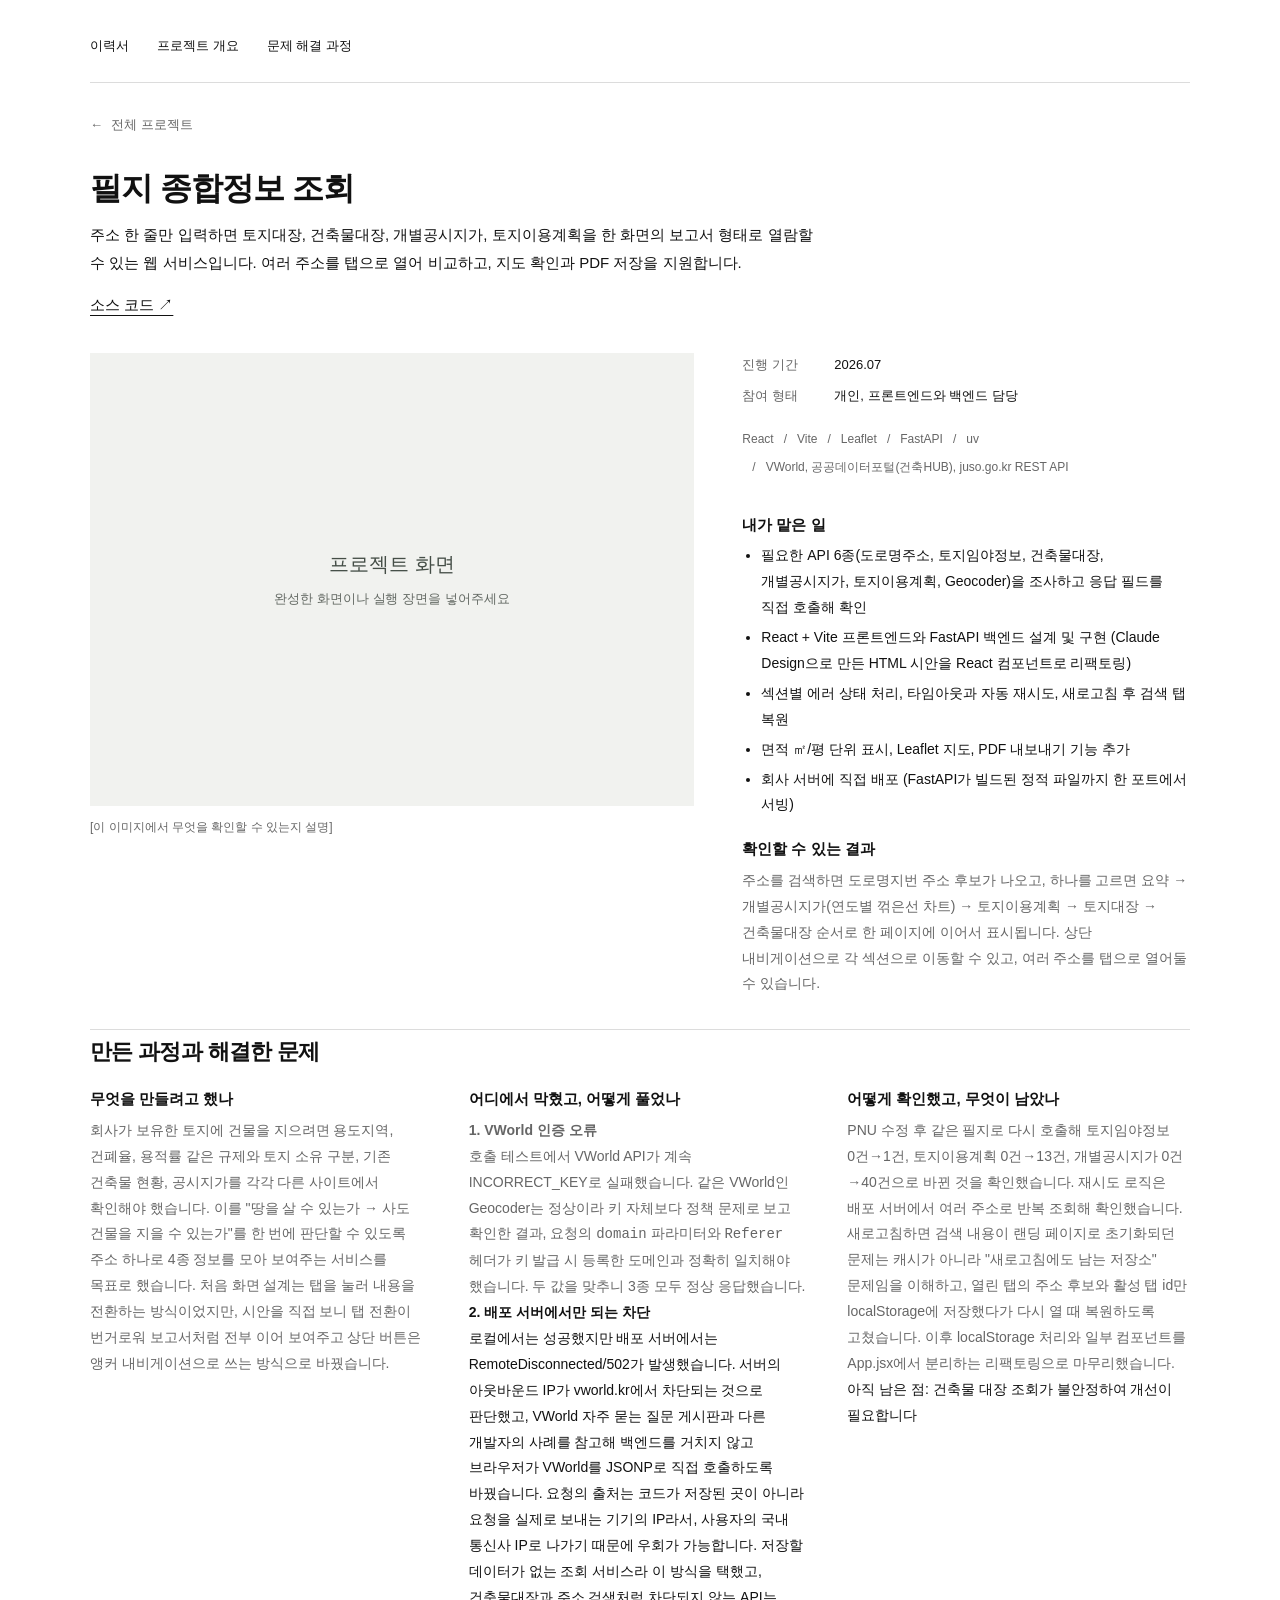
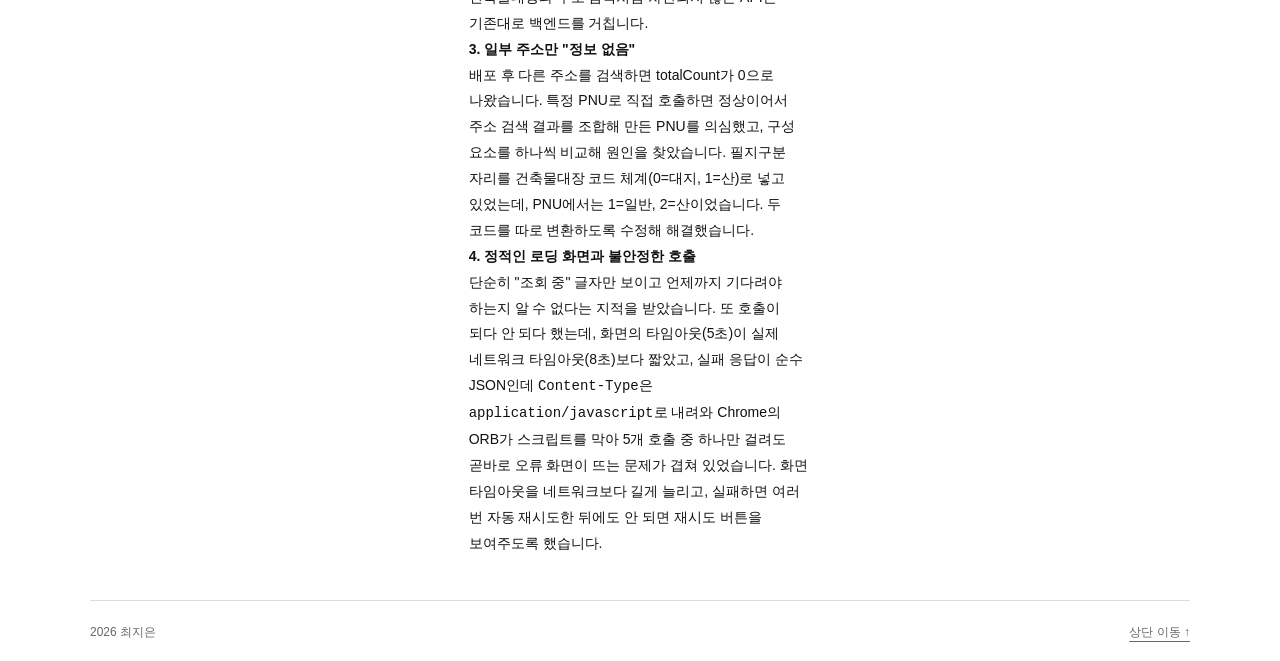
==== commit 17fde9d0: "feat: project-1 상세 내용 입력" ====
--- a/projects/project-1.html
+++ b/projects/project-1.html
@@ -33,9 +33,13 @@
 
         <div class="project-overview">
           <figure class="project-image">
-            <video src="../assets/land-info-vedio.mov" controls muted playsinline preload="metadata"
-                   aria-label="필지 종합정보 조회 화면 시연 영상"></video>
-            <figcaption>하나의 필지에 대해 요약, 개별공시지가, 토지이용계획, 토지대장, 건축물대장을 보여주는 조회 화면</figcaption>
+            <!-- 본인 이미지를 assets에 넣고 src, alt, width, height를 실제 이미지에 맞게 변경 -->
+            <button class="image-trigger" type="button" data-image-viewer aria-label="프로젝트 이미지 크게 보기" aria-haspopup="dialog">
+              <img src="../assets/project-placeholder.svg"
+                   alt="본인 프로젝트의 화면이나 결과 이미지를 넣을 자리"
+                   width="960" height="720">
+            </button>
+            <figcaption>[이 이미지에서 무엇을 확인할 수 있는지 설명]</figcaption>
           </figure>
           <div class="project-description">
             <dl class="project-facts">
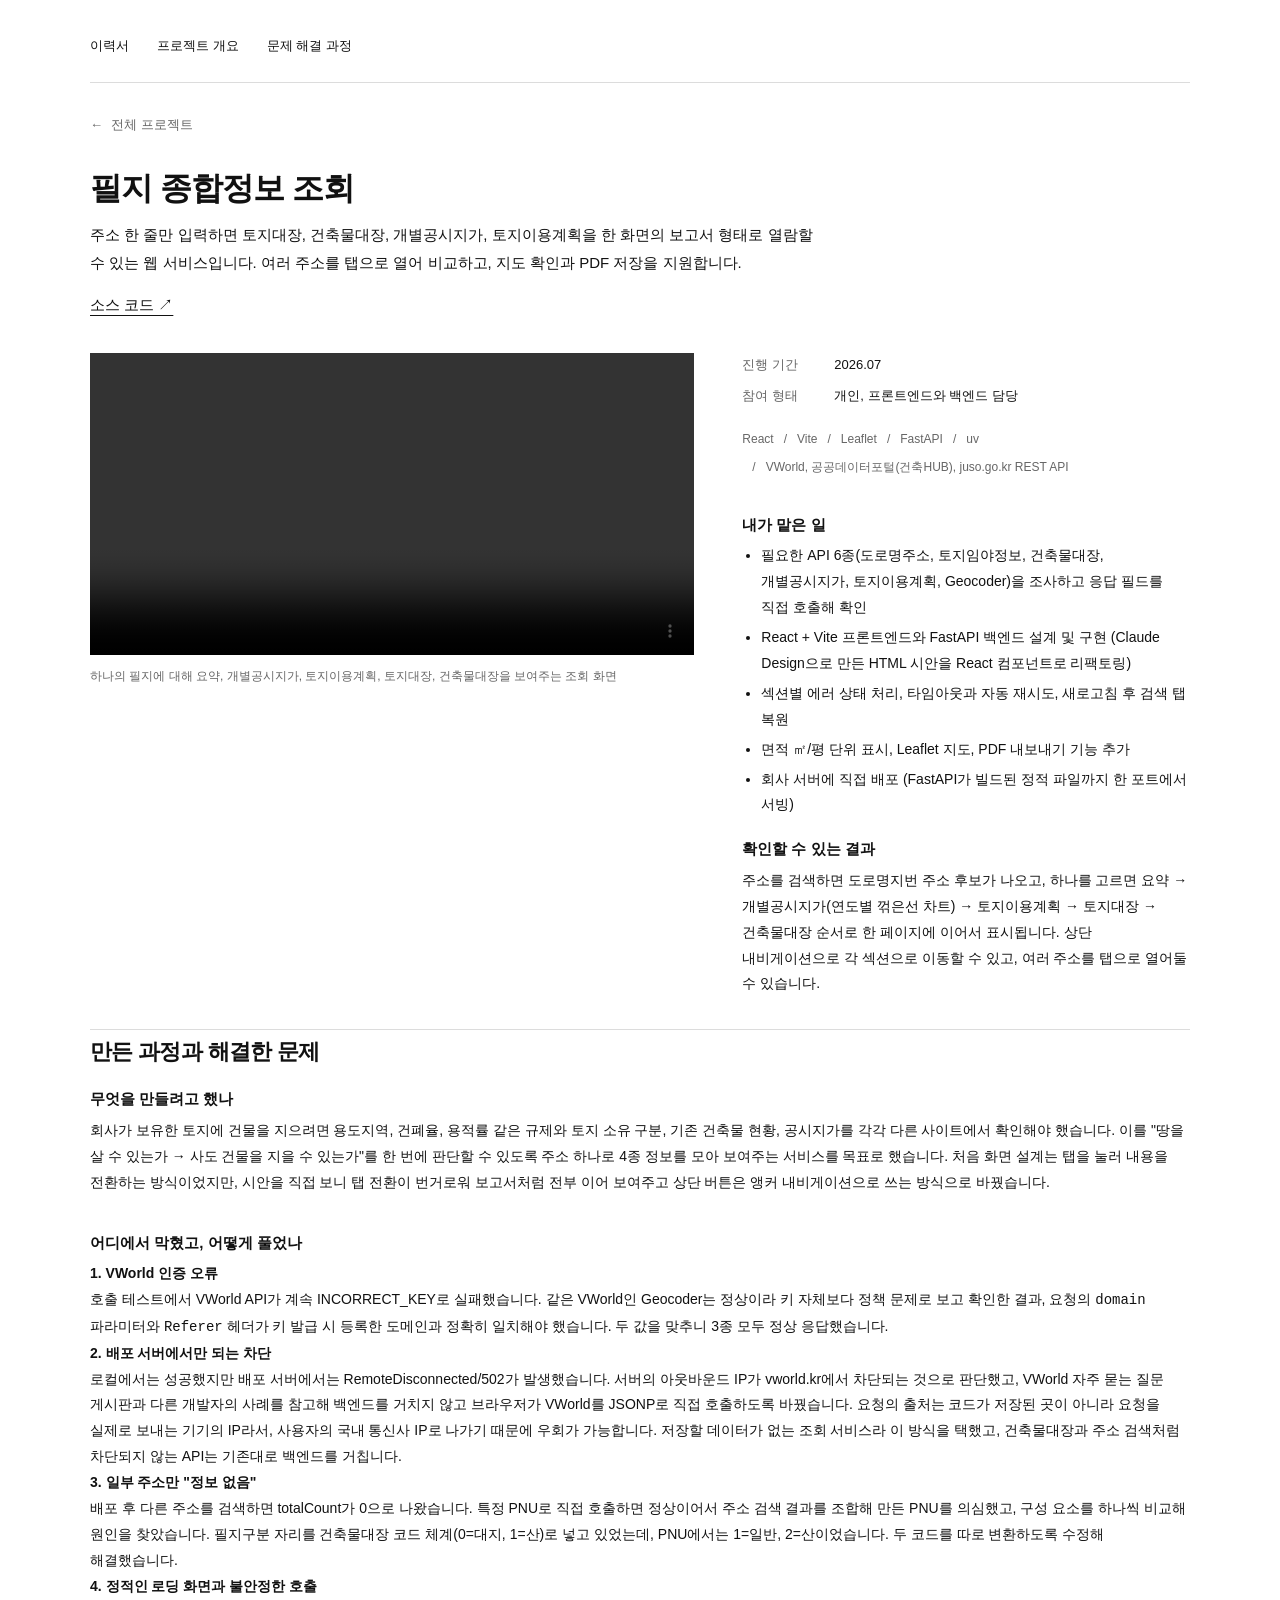
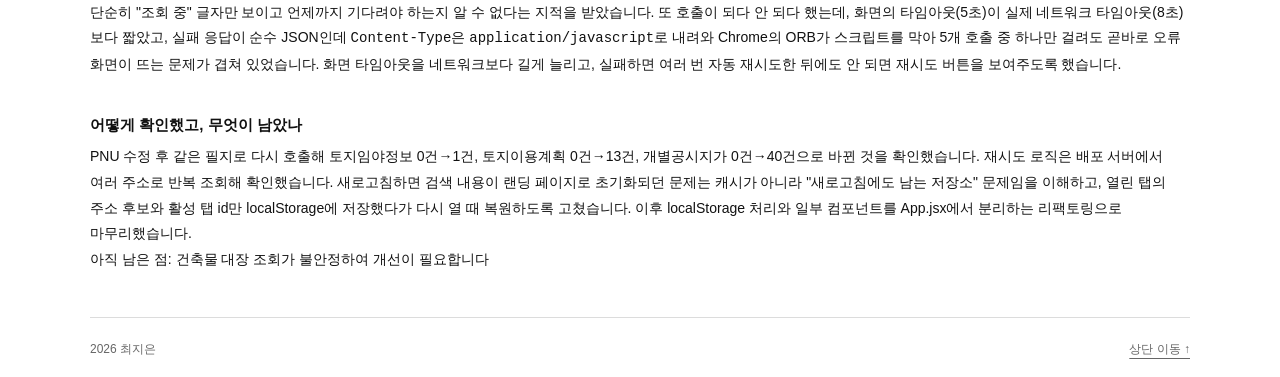
==== commit a4204bd3: "Merge pull request #3 from stfifo/feature/project-refactor Feature/project refactor" ====
--- a/projects/project-1.html
+++ b/projects/project-1.html
@@ -33,13 +33,9 @@
 
         <div class="project-overview">
           <figure class="project-image">
-            <!-- 본인 이미지를 assets에 넣고 src, alt, width, height를 실제 이미지에 맞게 변경 -->
-            <button class="image-trigger" type="button" data-image-viewer aria-label="프로젝트 이미지 크게 보기" aria-haspopup="dialog">
-              <img src="../assets/project-placeholder.svg"
-                   alt="본인 프로젝트의 화면이나 결과 이미지를 넣을 자리"
-                   width="960" height="720">
-            </button>
-            <figcaption>[이 이미지에서 무엇을 확인할 수 있는지 설명]</figcaption>
+            <video src="../assets/land-info-vedio.mov" controls muted playsinline preload="metadata"
+                   aria-label="필지 종합정보 조회 화면 시연 영상"></video>
+            <figcaption>하나의 필지에 대해 요약, 개별공시지가, 토지이용계획, 토지대장, 건축물대장을 보여주는 조회 화면</figcaption>
           </figure>
           <div class="project-description">
             <dl class="project-facts">
--- a/style.css
+++ b/style.css
@@ -105,7 +105,7 @@
 dt { color: var(--muted); }
 dd { margin: 0; }
 h4 { margin-top: 20px; font-size: 15px; }
-h4 + p { margin-top: 7px; color: var(--muted); font-size: 14px; }
+h4 + p { margin-top: 7px; font-size: 14px; }
 .contributions { padding-left: 19px; margin-top: 7px; font-size: 14px; }
 .contributions li + li { margin-top: 4px; }
 .tool-list { display: flex; flex-wrap: wrap; gap: 6px 0; list-style: none; padding: 0; margin-top: 20px; color: var(--muted); font-size: 12px; }
@@ -131,7 +131,7 @@
 /* 5. 제목을 누르면 제작 기록이 열립니다. 키보드로도 조작할 수 있습니다. */
 .case-study { margin-top: 32px; border-top: 1px solid var(--line); }
 .case-content { padding-top: 20px; }
-.case-text { display: grid; grid-template-columns: repeat(3, 1fr); gap: 36px; }
+.case-text { display: grid; gap: 36px; }
 .case-text h4 { margin-top: 0; }
 .case-text p { font-size: 14px; }
 .process-pair { display: grid; grid-template-columns: 1fr 1fr; gap: 24px; margin-top: 28px; }
@@ -190,7 +190,7 @@
   .project h2 { font-size: 26px; }
   .project h3 { font-size: 20px; }
   .project-overview { grid-template-columns: 1fr; gap: 28px; }
-  .case-text, .process-pair { grid-template-columns: 1fr; gap: 24px; }
+  .process-pair { grid-template-columns: 1fr; gap: 24px; }
   h2 { font-size: 21px; }
   .image-viewer { padding: 12px 14px 18px; }
 }
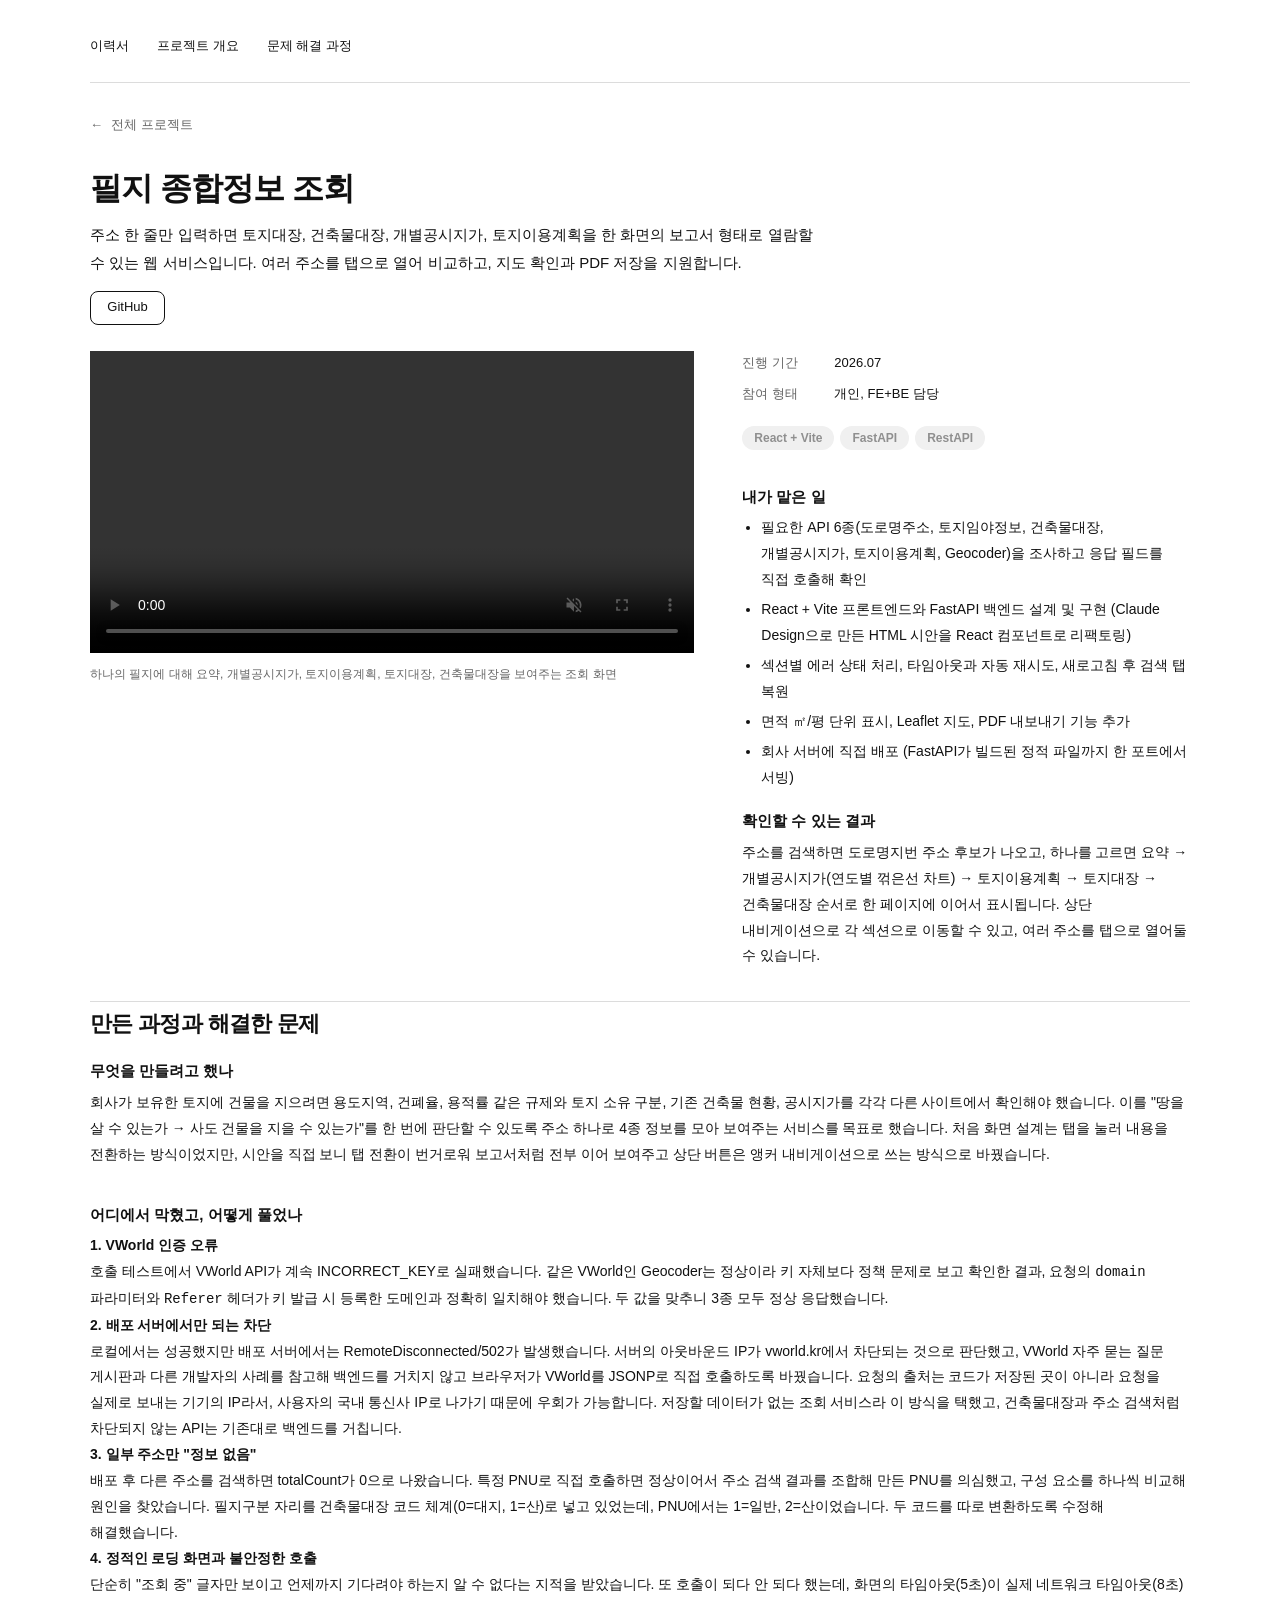
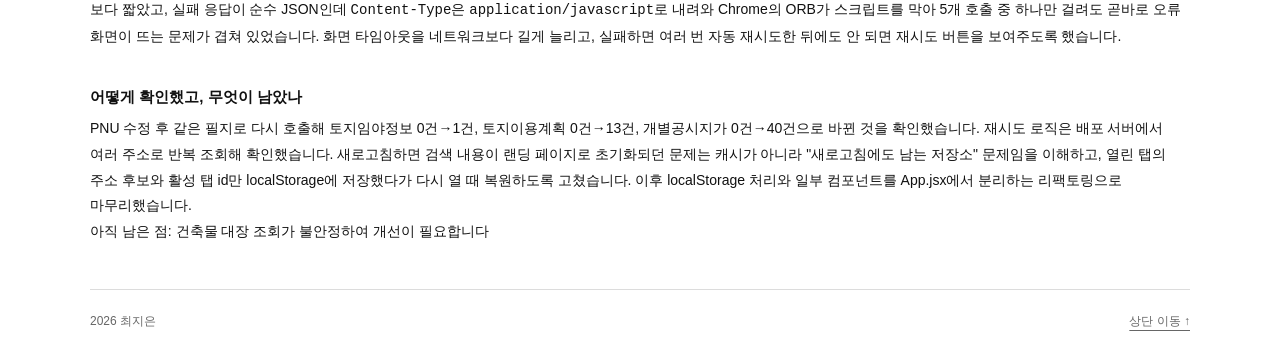
==== commit 77f7650a: "feat: 보고서 순서 및 project2 내용" ====
--- a/projects/project-1.html
+++ b/projects/project-1.html
@@ -26,7 +26,7 @@
             <h2 id="project-1-title">필지 종합정보 조회</h2>
             <p class="project-summary">주소 한 줄만 입력하면 토지대장, 건축물대장, 개별공시지가, 토지이용계획을 한 화면의 보고서 형태로 열람할 수 있는 웹 서비스입니다. 여러 주소를 탭으로 열어 비교하고, 지도 확인과 PDF 저장을 지원합니다.</p>
             <div class="project-links">
-            <a class="text-link" href="https://github.com/kydo1010/land-info">소스 코드 ↗</a>
+              <a class="link-button" href="https://github.com/kydo1010/land-info" target="_blank" rel="noopener noreferrer">GitHub</a>
             </div>
           </div>
         </header>
@@ -40,9 +40,11 @@
           <div class="project-description">
             <dl class="project-facts">
               <div><dt>진행 기간</dt><dd>2026.07</dd></div>
-              <div><dt>참여 형태</dt><dd>개인, 프론트엔드와 백엔드 담당</dd></div>
+              <div><dt>참여 형태</dt><dd>개인, FE+BE 담당</dd></div>
               <ul class="tool-list" aria-label="이 작품에 사용한 도구">
-                <li>React</li><li>Vite</li><li>Leaflet</li><li>FastAPI</li><li>uv</li><li>VWorld, 공공데이터포털(건축HUB), juso.go.kr REST API</li>
+                <li>React + Vite</li>
+                <li>FastAPI</li>
+                <li>RestAPI</li>
               </ul>
             </dl>
             <h4>내가 맡은 일</h4>
--- a/style.css
+++ b/style.css
@@ -50,7 +50,7 @@
 .resume-name { margin-top: 28px; font-size: clamp(30px, 6vw, 60px); font-weight: 700; letter-spacing: -.06em; line-height: 1.15; color: #303730;}
 .resume-grid { display: grid; grid-template-columns: 1fr 1.3fr; column-gap: 64px; margin-top: 60px; }
 .resume-col { display: grid; align-content: start; gap: 64px; min-width: 0; }
-.resume-heading { color: var(--ink); font-size: 18px; font-weight: 700; letter-spacing: .02em; text-transform: uppercase; }
+.resume-heading { color: var(--ink); font-size: 18px;font-weight: 700; letter-spacing: .02em; text-transform: uppercase;}
 .resume-block { display: grid; grid-template-columns: 88px 1fr; gap: 0 20px; align-items: start; }
 .resume-block > :not(.resume-heading) { grid-column: 2; grid-row: 1; }
 .resume-profile { font-size: 14px; }
@@ -58,6 +58,10 @@
 .resume-profile > div + div { margin-top: 14px; }
 .resume-profile dt { color: var(--ink); font-weight: 700; color: lightslategray;}
 .resume-profile ul { list-style: none; padding: 0; margin: 0; }
+.resume-profile > div:has(.link-buttons) { align-items: center; }
+.link-buttons { display: flex; flex-wrap: wrap; gap: 8px; }
+.link-button { display: inline-flex; align-items: center; justify-content: center; width: 75px; min-height: 34px; border: 1px solid var(--ink); border-radius: 8px; font-size: 13px; text-decoration: none; }
+.link-button:hover { background: var(--ink); color: var(--page); }
 .resume-profile li::before { content: "- "; }
 .resume-rows { list-style: none; padding: 0; font-size: 14px; }
 .resume-rows li { display: grid; grid-template-columns: 1fr 1.2fr; gap: 16px; }
@@ -108,9 +112,8 @@
 h4 + p { margin-top: 7px; font-size: 14px; }
 .contributions { padding-left: 19px; margin-top: 7px; font-size: 14px; }
 .contributions li + li { margin-top: 4px; }
-.tool-list { display: flex; flex-wrap: wrap; gap: 6px 0; list-style: none; padding: 0; margin-top: 20px; color: var(--muted); font-size: 12px; }
-.tool-list li + li::before { content: "/"; padding-inline: 10px; color: var(--muted); }
-.project-links { display: flex; flex-wrap: wrap; gap: 4px 24px; margin-top: 6px; }
+.tool-list { display: flex; flex-wrap: wrap; gap: 6px; list-style: none; padding: 0; margin-top: 20px; }
+.project-links { display: flex; flex-wrap: wrap; gap: 8px; margin-top: 14px; }
 .text-link { display: inline-flex; align-items: center; gap: 8px; min-height: 44px; color: var(--accent); }
 .text-link:hover { text-decoration-thickness: 2px; }
 
@@ -123,7 +126,7 @@
 .card-year { color: var(--muted); font-size: 13px; font-variant-numeric: tabular-nums; }
 .card-desc { color: var(--muted); font-size: 14px; }
 .card-tags { display: flex; flex-wrap: wrap; gap: 6px; list-style: none; padding: 0; margin-top: 14px; }
-.card-tags li { padding: 2px 12px; border-radius: 999px; background-color: #f0f0f0; color: #8f8f8f; font-size: 12px; line-height: 1.7; font-weight: 600;}
+.card-tags li, .tool-list li { padding: 2px 12px; border-radius: 999px; background-color: #f0f0f0; color: #8f8f8f; font-size: 12px; line-height: 1.7; font-weight: 600;}
 .project-page { padding-top: 20px; }
 .back-link { display: inline-flex; align-items: center; gap: 8px; min-height: 44px; margin-bottom: 12px; color: var(--muted); font-size: 13px; text-decoration: none; }
 .back-link:hover { color: var(--ink); text-decoration: underline; }
